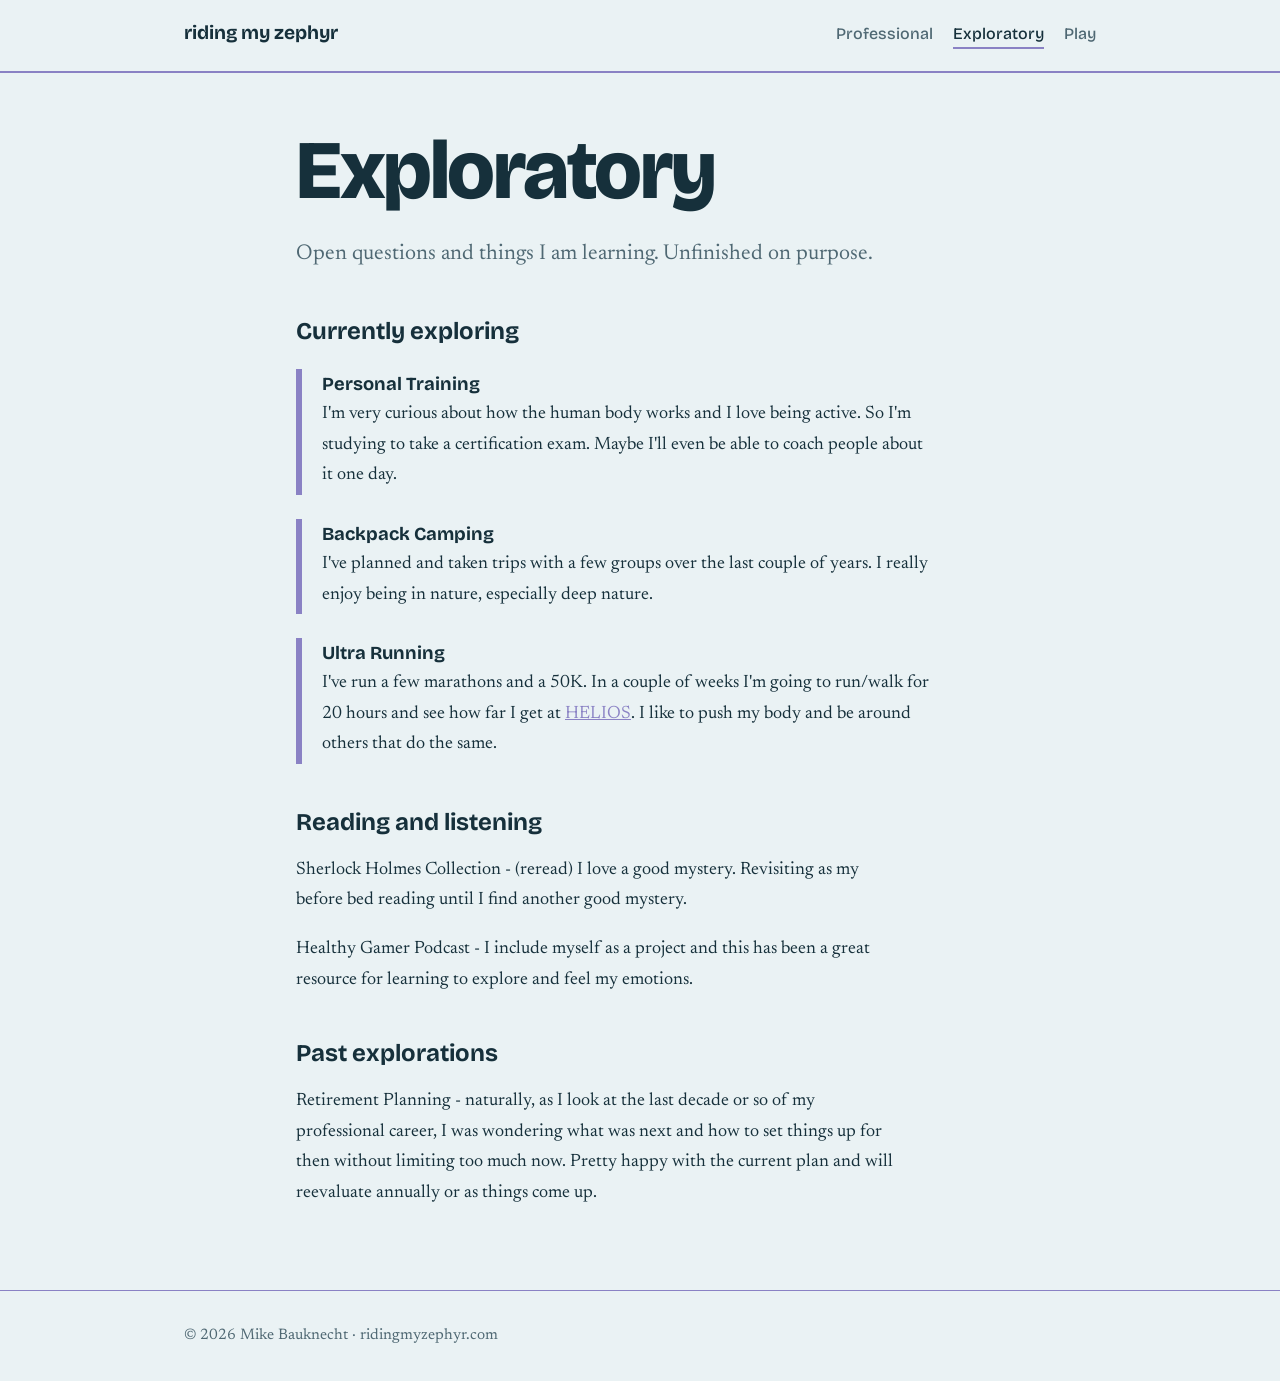
==== exploratory.html @ 9b8b05cf "Migrate riding my zephyr site" ====
<!doctype html>
<html lang="en"><head><meta charset="utf-8"><meta name="viewport" content="width=device-width,initial-scale=1">
<title>Exploratory – ridingmyzephyr</title><meta name="description" content="Questions Mike Bauknecht is chasing and things being learned.">
<link rel="preconnect" href="https://fonts.googleapis.com"><link rel="preconnect" href="https://fonts.gstatic.com" crossorigin><link href="https://fonts.googleapis.com/css2?family=Bricolage+Grotesque:opsz,wght@12..96,500;12..96,700;12..96,800&family=Newsreader:ital,opsz,wght@0,6..72,400;1,6..72,400&display=swap" rel="stylesheet">
<link rel="stylesheet" href="style.css"><style>:root{--accent:#8A82C4}</style></head>
<body>
<header><div class="wrap"><a class="brand" href="index.html">riding my zephyr</a>
<nav aria-label="Main"><a href="professional.html">Professional</a><a href="exploratory.html" aria-current="page">Exploratory</a><a href="play.html">Play</a></nav></div></header>
<main><div class="wrap">
<h1>Exploratory</h1>
<p class="lede">Open questions and things I am learning. Unfinished on purpose.</p>
<h2>Currently exploring</h2>
<div class="note">
    <h3>Personal Training</h3>
    <p>I'm very curious about how the human body works and I love being active. So I'm studying to take a certification exam. Maybe I'll even be able to coach people about it one day.</p>
</div>
<div class="note">
    <h3>Backpack Camping</h3>
    <p>I've planned and taken trips with a few groups over the last couple of years. I really enjoy being in nature, especially deep nature.</p>
</div>
<div class="note">
    <h3>Ultra Running</h3>
    <p>I've run a few marathons and a 50K. In a couple of weeks I'm going to run/walk for 20 hours and see how far I get at <a href="https://www.goldenkettletrailseries.com/helios">HELIOS</a>. I like to push my body and be around others that do the same.</p>
</div>
<h2>Reading and listening</h2>
<p>Sherlock Holmes Collection - (reread) I love a good mystery. Revisiting as my before bed reading until I find another good mystery.</p>
<p>Healthy Gamer Podcast - I include myself as a project and this has been a great resource for learning to explore and feel my emotions.</p>
<h2>Past explorations</h2>
<p>Retirement Planning - naturally, as I look at the last decade or so of my professional career, I was wondering what was next and how to set things up for then without limiting too much now. Pretty happy with the current plan and will reevaluate annually or as things come up.</p>
</div></main>
<footer><div class="wrap">&copy; <span id="yr">2026</span> Mike Bauknecht &middot; ridingmyzephyr.com</div></footer>
<script>document.getElementById("yr").textContent=new Date().getFullYear()</script>
</body></html>
---- style.css ----
:root{--haze:#EAF2F4;--ink:#16303B;--sea:#2F7F86;--sail:#F2C14E;--lilac:#B9B4D8;--accent:var(--sea);--muted:#4F6873}
@media (prefers-color-scheme:dark){:root{--haze:#0F2229;--ink:#E3EEF1;--muted:#9BB3BB;--sea:#5CB7BE;--lilac:#A7A1D2}}
*{box-sizing:border-box}
html{scroll-padding-top:4rem}
body{margin:0;background:var(--haze);color:var(--ink);font:1.125rem/1.7 "Newsreader",Georgia,serif}
.wrap{max-width:46rem;margin:0 auto;padding:0 1.5rem}
header{padding:1.25rem 0;border-bottom:2px solid var(--accent)}
header .wrap{display:flex;flex-wrap:wrap;gap:.5rem 1.75rem;align-items:baseline;max-width:60rem}
.brand{font:700 1.2rem "Bricolage Grotesque",system-ui,sans-serif;color:var(--ink);text-decoration:none;margin-right:auto}
nav a{font:500 1rem "Bricolage Grotesque",system-ui,sans-serif;color:var(--muted);text-decoration:none;padding:.25rem 0;margin-left:1.25rem}
nav a:hover,nav a[aria-current]{color:var(--ink);box-shadow:0 2px 0 var(--accent)}
a:focus-visible,button:focus-visible,input:focus-visible{outline:3px solid var(--sail);outline-offset:3px}
main{padding:3.5rem 0 4rem}
h1{font:800 clamp(2.6rem,9vw,5.2rem)/1 "Bricolage Grotesque",system-ui,sans-serif;letter-spacing:-.03em;margin:0 0 1.5rem}
h2{font:700 1.5rem/1.2 "Bricolage Grotesque",system-ui,sans-serif;margin:2.75rem 0 .5rem}
p{max-width:38rem}
.lede{font-size:1.35rem;color:var(--muted)}
a{color:var(--accent)}
.streaks{width:100%;max-width:34rem;height:auto;margin:0 0 2rem;display:block}
.streaks path{fill:none;stroke:var(--sea);stroke-width:3;stroke-linecap:round;stroke-dasharray:400;stroke-dashoffset:400;animation:gust var(--speed,2.4s) ease-out forwards}
.streaks path:nth-child(2){stroke:var(--lilac);animation-delay:.25s}
.streaks path:nth-child(3){stroke:var(--sail);animation-delay:.5s}
@keyframes gust{to{stroke-dashoffset:0}}
.entry{display:grid;grid-template-columns:8rem 1fr;gap:.25rem 1.5rem;border-top:1px solid var(--accent);padding:1.25rem 0}
.entry time{font:500 .95rem "Bricolage Grotesque",system-ui,sans-serif;color:var(--muted)}
.entry h3{margin:0;font:700 1.15rem "Bricolage Grotesque",system-ui,sans-serif}
.entry p{margin:.25rem 0 0}
@media(max-width:34rem){.entry{grid-template-columns:1fr}}
.note{border-left:6px solid var(--accent);padding:.25rem 0 .25rem 1.25rem;margin:1.5rem 0}
.note h3{margin:0;font:700 1.15rem "Bricolage Grotesque",system-ui,sans-serif}
.note p{margin:.25rem 0 0}
label{font:600 1rem "Bricolage Grotesque",system-ui,sans-serif;display:block;margin-bottom:.5rem}
input[type=range]{width:100%;max-width:22rem;accent-color:var(--sail)}
footer{padding:2rem 0;color:var(--muted);font-size:.95rem;border-top:1px solid var(--accent)}
footer .wrap{max-width:60rem}
@media(prefers-reduced-motion:reduce){.streaks path{animation:none;stroke-dashoffset:0}}
h1.name{font-size:clamp(1.25rem,7.6vw - .25rem,3.3rem)}
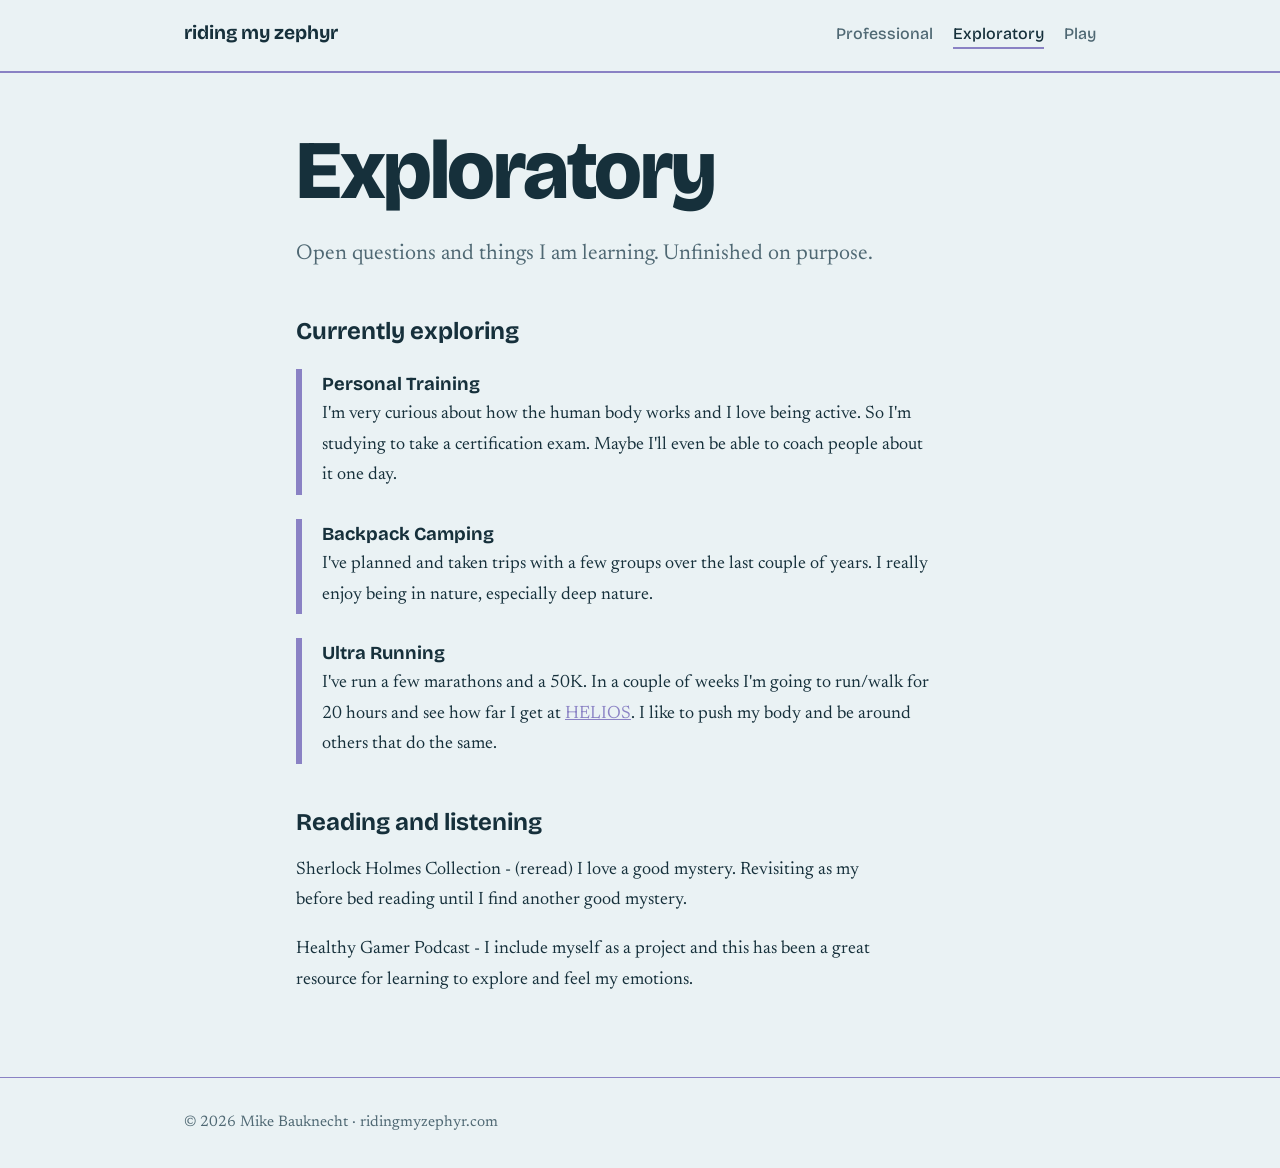
==== commit 6145173c: "Review updates" ====
--- a/exploratory.html
+++ b/exploratory.html
@@ -25,9 +25,7 @@
 <h2>Reading and listening</h2>
 <p>Sherlock Holmes Collection - (reread) I love a good mystery. Revisiting as my before bed reading until I find another good mystery.</p>
 <p>Healthy Gamer Podcast - I include myself as a project and this has been a great resource for learning to explore and feel my emotions.</p>
-<h2>Past explorations</h2>
-<p>Retirement Planning - naturally, as I look at the last decade or so of my professional career, I was wondering what was next and how to set things up for then without limiting too much now. Pretty happy with the current plan and will reevaluate annually or as things come up.</p>
-</div></main>
+</main>
 <footer><div class="wrap">&copy; <span id="yr">2026</span> Mike Bauknecht &middot; ridingmyzephyr.com</div></footer>
 <script>document.getElementById("yr").textContent=new Date().getFullYear()</script>
 </body></html>
